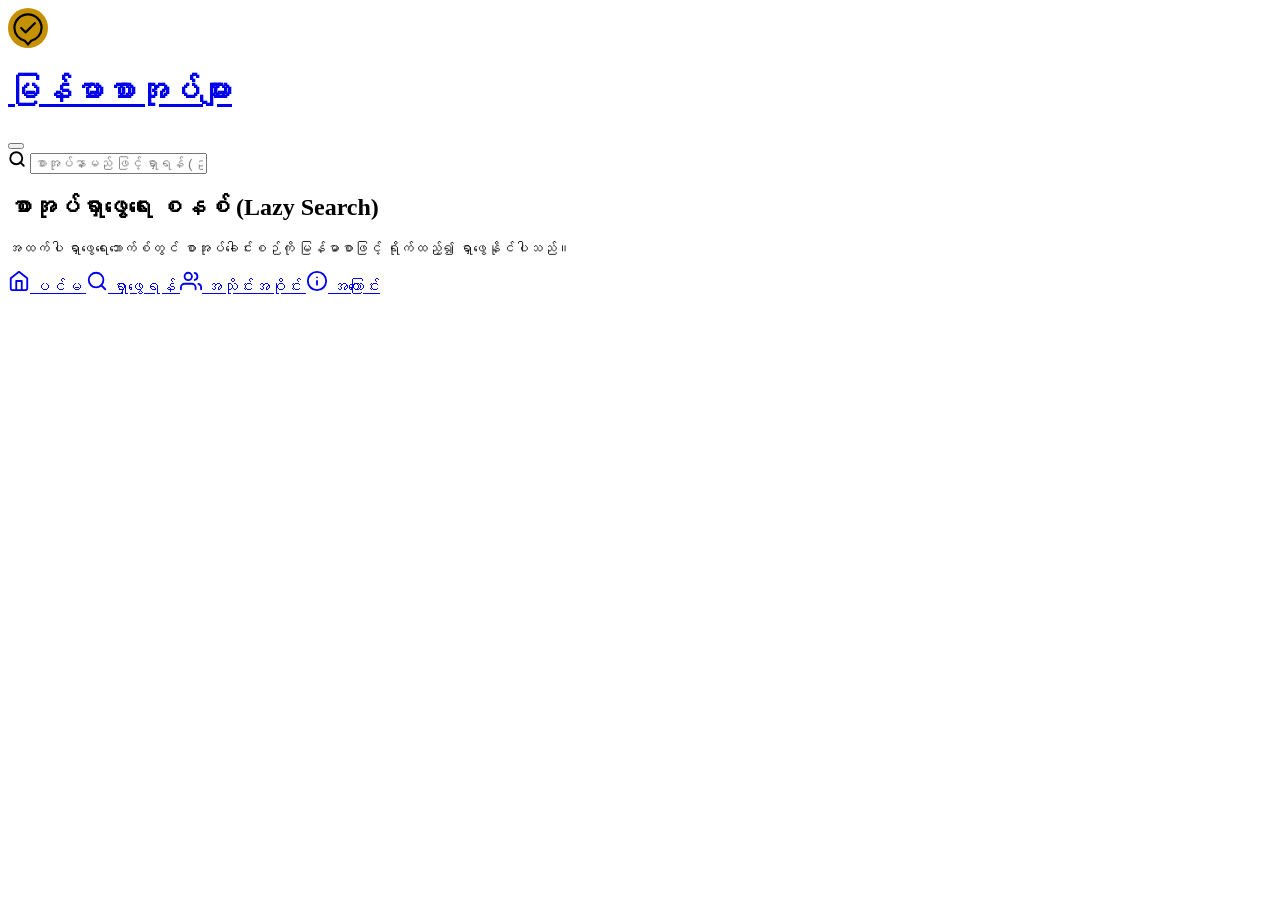
==== book.html @ 95b536b3 "Update bottom navigation link to point to index.html" ====
<!DOCTYPE html>
<html lang="my">
<head>
    <meta charset="UTF-8">
    <meta name="viewport" content="width=device-width, initial-scale=1.0">
    <title>မြန်မာစာအုပ်များ - ရှာဖွေရေး စနစ်</title>
    <link rel="stylesheet" href="darkmode-book.css">
    <link rel="stylesheet" href="book-style.css">
</head>
<body>

    <!-- Fixed Top Header / Navigation Bar -->
    <header class="site-header">
        <div class="nav-container">
            <a href="book.html" class="brand-container">
                <div class="logo-wrapper">
                    <svg xmlns="http://www.w3.org/2000/svg" viewBox="0 0 100 100" width="40" height="40">
                      <circle cx="50" cy="50" r="50" fill="#C49102"/>
                      <path d="M 16 50 A 34 34 0 1 1 84 50 A 34 34 0 0 1 58 82 L 50 91 L 42 82 A 34 34 0 0 1 16 50 Z" fill="none" stroke="#000000" stroke-width="5.5" stroke-linecap="round" stroke-linejoin="miter" stroke-miterlimit="10"/>
                      <path d="M 33 50 L 44 61 L 67 38" fill="none" stroke="#000000" stroke-width="5.5" stroke-linecap="round" stroke-linejoin="round"/>
                    </svg>
                </div>
                <h1 class="brand-title">မြန်မာစာအုပ်များ</h1>
            </a>
            <button type="button" id="modeToggleBtn" class="mode-toggle-btn" title="မုဒ်ပြောင်းရန်"></button>
        </div>

        <!-- Book Search Bar Section -->
        <div class="search-box-wrapper">
            <div class="search-input-container">
                <span class="icon-svg search-icon">
                    <svg viewBox="0 0 24 24" width="18" height="18" stroke="currentColor" stroke-width="2.5" fill="none" stroke-linecap="round" stroke-linejoin="round">
                        <circle cx="11" cy="11" r="8"></circle>
                        <line x1="21" y1="21" x2="16.65" y2="16.65"></line>
                    </svg>
                </span>
                <input type="text" id="searchInput" placeholder="စာအုပ်နာမည် ဖြင့် ရှာရန် (ဥပမာ - ပါဠိ, ပထမ, စာပေ)" autocomplete="off">
                <button type="button" id="clearBtn" class="clear-btn" style="display: none;" title="ဖျက်ရန်">
                    <svg viewBox="0 0 24 24" width="16" height="16" stroke="currentColor" stroke-width="2.5" fill="none" stroke-linecap="round" stroke-linejoin="round">
                        <line x1="18" y1="6" x2="6" y2="18"></line>
                        <line x1="6" y1="6" x2="18" y2="18"></line>
                    </svg>
                </button>
            </div>
            <!-- Autocomplete Dropdown Container -->
            <div id="autocompleteDropdown" class="autocomplete-dropdown" style="display: none;"></div>
        </div>
    </header>

    <!-- Main Content Section -->
    <main class="main-content">
        <!-- Loading Indicator -->
        <div id="loadingIndicator" class="loading-indicator" style="display: none;">
            <div class="spinner"></div>
            <span>စာအုပ်များကို ရှာဖွေနေပါသည်...</span>
        </div>

        <!-- Selected Book View Container -->
        <div id="selectedBookContainer" class="profile-container" style="display: none;"></div>

        <section class="feed-section">
            <h2 class="feed-title">စာအုပ်ရှာဖွေရေး စနစ် (Lazy Search)</h2>
            <p style="font-size: 0.85rem; color: var(--subtext-color);">အထက်ပါ ရှာဖွေရေးဘောက်စ်တွင် စာအုပ်ခေါင်းစဉ်ကို မြန်မာစာဖြင့် ရိုက်ထည့်၍ ရှာဖွေနိုင်ပါသည်။</p>
        </section>
    </main>

    <!-- Fixed Bottom Navigation Bar -->
    <nav class="bottom-nav">
        <a href="index.html" class="bottom-nav-item">
            <svg viewBox="0 0 24 24" width="22" height="22" stroke="currentColor" stroke-width="2" fill="none" stroke-linecap="round" stroke-linejoin="round">
                <path d="M3 9l9-7 9 7v11a2 2 0 0 1-2 2H5a2 2 0 0 1-2-2z"></path>
                <polyline points="9 22 9 12 15 12 15 22"></polyline>
            </svg>
            <span>ပင်မ</span>
        </a>
        <a href="book.html" class="bottom-nav-item active">
            <svg viewBox="0 0 24 24" width="22" height="22" stroke="currentColor" stroke-width="2" fill="none" stroke-linecap="round" stroke-linejoin="round">
                <circle cx="11" cy="11" r="8"></circle>
                <line x1="21" y1="21" x2="16.65" y2="16.65"></line>
            </svg>
            <span>ရှာဖွေရန်</span>
        </a>
        <a href="#" class="bottom-nav-item">
            <svg viewBox="0 0 24 24" width="22" height="22" stroke="currentColor" stroke-width="2" fill="none" stroke-linecap="round" stroke-linejoin="round">
                <path d="M17 21v-2a4 4 0 0 0-4-4H5a4 4 0 0 0-4 4v2"></path>
                <circle cx="9" cy="7" r="4"></circle>
                <path d="M23 21v-2a4 4 0 0 0-3-3.87"></path>
                <path d="M16 3.13a4 4 0 0 1 0 7.75"></path>
            </svg>
            <span>အသိုင်းအဝိုင်း</span>
        </a>
        <a href="#" class="bottom-nav-item">
            <svg viewBox="0 0 24 24" width="22" height="22" stroke="currentColor" stroke-width="2" fill="none" stroke-linecap="round" stroke-linejoin="round">
                <circle cx="12" cy="12" r="10"></circle>
                <line x1="12" y1="16" x2="12" y2="12"></line>
                <line x1="12" y1="8" x2="12.01" y2="8"></line>
            </svg>
            <span>အကြောင်း</span>
        </a>
    </nav>

    <!-- Scripts -->
    <script src="darkmode-book.js"></script>
    <script src="main-book-index.js"></script>
    <script src="main-book-app.js"></script>
</body>
</html>
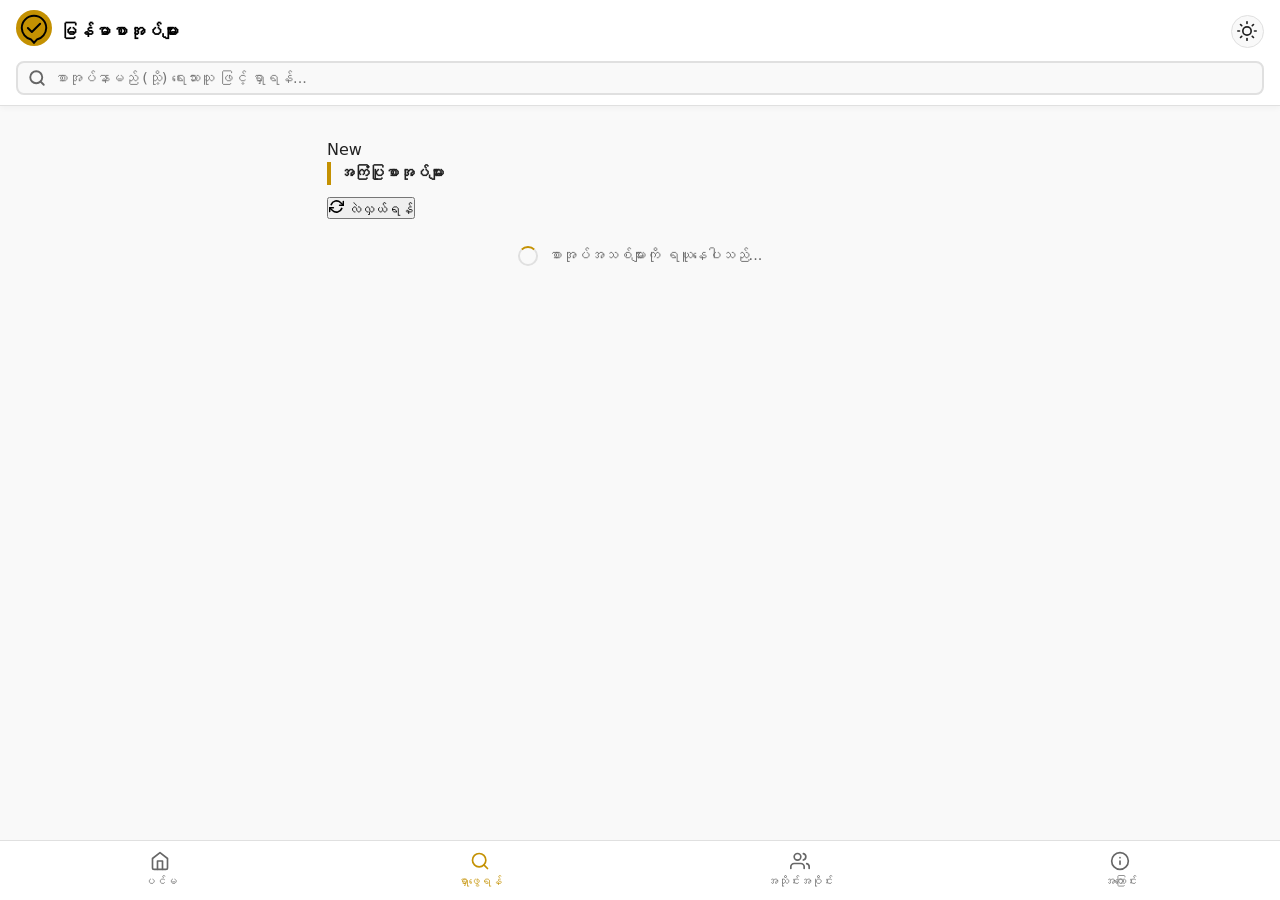
==== commit b9902ff3: "Update book.html for new features and styling" ====
--- a/book.html
+++ b/book.html
@@ -3,9 +3,10 @@
 <head>
     <meta charset="UTF-8">
     <meta name="viewport" content="width=device-width, initial-scale=1.0">
-    <title>မြန်မာစာအုပ်များ - ရှာဖွေရေး စနစ်</title>
+    <title>မြန်မာစာအုပ်များ - ရှာဖွေရေးနှင့် အကြံပြုစာအုပ်များ</title>
     <link rel="stylesheet" href="darkmode-book.css">
     <link rel="stylesheet" href="book-style.css">
+    <link rel="stylesheet" href="newfeed-book-style.css">
 </head>
 <body>
 
@@ -14,7 +15,7 @@
         <div class="nav-container">
             <a href="book.html" class="brand-container">
                 <div class="logo-wrapper">
-                    <svg xmlns="http://www.w3.org/2000/svg" viewBox="0 0 100 100" width="40" height="40">
+                    <svg xmlns="http://www.w3.org/2000/svg" viewBox="0 0 100 100" width="36" height="36">
                       <circle cx="50" cy="50" r="50" fill="#C49102"/>
                       <path d="M 16 50 A 34 34 0 1 1 84 50 A 34 34 0 0 1 58 82 L 50 91 L 42 82 A 34 34 0 0 1 16 50 Z" fill="none" stroke="#000000" stroke-width="5.5" stroke-linecap="round" stroke-linejoin="miter" stroke-miterlimit="10"/>
                       <path d="M 33 50 L 44 61 L 67 38" fill="none" stroke="#000000" stroke-width="5.5" stroke-linecap="round" stroke-linejoin="round"/>
@@ -22,7 +23,9 @@
                 </div>
                 <h1 class="brand-title">မြန်မာစာအုပ်များ</h1>
             </a>
-            <button type="button" id="modeToggleBtn" class="mode-toggle-btn" title="မုဒ်ပြောင်းရန်"></button>
+            <button type="button" id="modeToggleBtn" class="mode-toggle-btn" title="မုဒ်ပြောင်းရန်">
+                <svg viewBox="0 0 24 24" width="18" height="18" stroke="currentColor" stroke-width="2" fill="none" stroke-linecap="round" stroke-linejoin="round"><circle cx="12" cy="12" r="5"></circle><line x1="12" y1="1" x2="12" y2="3"></line><line x1="12" y1="21" x2="12" y2="23"></line><line x1="4.22" y1="4.22" x2="5.64" y2="5.64"></line><line x1="18.36" y1="18.36" x2="19.78" y2="19.78"></line><line x1="1" y1="12" x2="3" y2="12"></line><line x1="21" y1="12" x2="23" y2="12"></line><line x1="4.22" y1="19.78" x2="5.64" y2="18.36"></line><line x1="18.36" y1="5.64" x2="19.78" y2="4.22"></line></svg>
+            </button>
         </div>
 
         <!-- Book Search Bar Section -->
@@ -34,7 +37,7 @@
                         <line x1="21" y1="21" x2="16.65" y2="16.65"></line>
                     </svg>
                 </span>
-                <input type="text" id="searchInput" placeholder="စာအုပ်နာမည် ဖြင့် ရှာရန် (ဥပမာ - ပါဠိ, ပထမ, စာပေ)" autocomplete="off">
+                <input type="text" id="searchInput" placeholder="စာအုပ်နာမည် (သို့) ရေးသားသူ ဖြင့် ရှာရန်..." autocomplete="off">
                 <button type="button" id="clearBtn" class="clear-btn" style="display: none;" title="ဖျက်ရန်">
                     <svg viewBox="0 0 24 24" width="16" height="16" stroke="currentColor" stroke-width="2.5" fill="none" stroke-linecap="round" stroke-linejoin="round">
                         <line x1="18" y1="6" x2="6" y2="18"></line>
@@ -58,30 +61,52 @@
         <!-- Selected Book View Container -->
         <div id="selectedBookContainer" class="profile-container" style="display: none;"></div>
 
-        <section class="feed-section">
-            <h2 class="feed-title">စာအုပ်ရှာဖွေရေး စနစ် (Lazy Search)</h2>
-            <p style="font-size: 0.85rem; color: var(--subtext-color);">အထက်ပါ ရှာဖွေရေးဘောက်စ်တွင် စာအုပ်ခေါင်းစဉ်ကို မြန်မာစာဖြင့် ရိုက်ထည့်၍ ရှာဖွေနိုင်ပါသည်။</p>
+        <!-- New Feed Section (Minar New Feed System) -->
+        <section class="newfeed-section">
+            <div class="newfeed-header-wrap">
+                <div class="feed-title-group">
+                    <span class="feed-badge">New</span>
+                    <h2 class="feed-title">အကြံပြုစာအုပ်များ</h2>
+                </div>
+                <button type="button" id="refreshFeedBtn" class="refresh-feed-btn" title="အသစ်ပြောင်းရန်">
+                    <svg viewBox="0 0 24 24" width="15" height="15" stroke="currentColor" stroke-width="2.5" fill="none" stroke-linecap="round" stroke-linejoin="round">
+                        <polyline points="23 4 23 10 17 10"></polyline>
+                        <polyline points="1 20 1 14 7 14"></polyline>
+                        <path d="M3.51 9a9 9 0 0 1 14.85-3.36L23 10M1 14l4.64 4.36A9 9 0 0 0 20.49 15"></path>
+                    </svg>
+                    <span>လဲလှယ်ရန်</span>
+                </button>
+            </div>
+            
+            <!-- New Feed Loading Indicator -->
+            <div id="newFeedLoading" class="loading-indicator">
+                <div class="spinner"></div>
+                <span>စာအုပ်အသစ်များကို ရယူနေပါသည်...</span>
+            </div>
+
+            <!-- New Feed Container -->
+            <div id="newFeedContainer" style="display: none;"></div>
         </section>
     </main>
 
     <!-- Fixed Bottom Navigation Bar -->
     <nav class="bottom-nav">
-        <a href="index.html" class="bottom-nav-item">
-            <svg viewBox="0 0 24 24" width="22" height="22" stroke="currentColor" stroke-width="2" fill="none" stroke-linecap="round" stroke-linejoin="round">
+        <a href="#" class="bottom-nav-item">
+            <svg viewBox="0 0 24 24" width="20" height="20" stroke="currentColor" stroke-width="2" fill="none" stroke-linecap="round" stroke-linejoin="round">
                 <path d="M3 9l9-7 9 7v11a2 2 0 0 1-2 2H5a2 2 0 0 1-2-2z"></path>
                 <polyline points="9 22 9 12 15 12 15 22"></polyline>
             </svg>
             <span>ပင်မ</span>
         </a>
         <a href="book.html" class="bottom-nav-item active">
-            <svg viewBox="0 0 24 24" width="22" height="22" stroke="currentColor" stroke-width="2" fill="none" stroke-linecap="round" stroke-linejoin="round">
+            <svg viewBox="0 0 24 24" width="20" height="20" stroke="currentColor" stroke-width="2" fill="none" stroke-linecap="round" stroke-linejoin="round">
                 <circle cx="11" cy="11" r="8"></circle>
                 <line x1="21" y1="21" x2="16.65" y2="16.65"></line>
             </svg>
             <span>ရှာဖွေရန်</span>
         </a>
         <a href="#" class="bottom-nav-item">
-            <svg viewBox="0 0 24 24" width="22" height="22" stroke="currentColor" stroke-width="2" fill="none" stroke-linecap="round" stroke-linejoin="round">
+            <svg viewBox="0 0 24 24" width="20" height="20" stroke="currentColor" stroke-width="2" fill="none" stroke-linecap="round" stroke-linejoin="round">
                 <path d="M17 21v-2a4 4 0 0 0-4-4H5a4 4 0 0 0-4 4v2"></path>
                 <circle cx="9" cy="7" r="4"></circle>
                 <path d="M23 21v-2a4 4 0 0 0-3-3.87"></path>
@@ -90,7 +115,7 @@
             <span>အသိုင်းအဝိုင်း</span>
         </a>
         <a href="#" class="bottom-nav-item">
-            <svg viewBox="0 0 24 24" width="22" height="22" stroke="currentColor" stroke-width="2" fill="none" stroke-linecap="round" stroke-linejoin="round">
+            <svg viewBox="0 0 24 24" width="20" height="20" stroke="currentColor" stroke-width="2" fill="none" stroke-linecap="round" stroke-linejoin="round">
                 <circle cx="12" cy="12" r="10"></circle>
                 <line x1="12" y1="16" x2="12" y2="12"></line>
                 <line x1="12" y1="8" x2="12.01" y2="8"></line>
@@ -103,5 +128,6 @@
     <script src="darkmode-book.js"></script>
     <script src="main-book-index.js"></script>
     <script src="main-book-app.js"></script>
+    <script src="newfeed-book.js"></script>
 </body>
 </html>
--- a/darkmode-book.css
+++ b/darkmode-book.css
@@ -0,0 +1,26 @@
+:root {
+    --bg-color: #f9f9f9;
+    --card-bg: #ffffff;
+    --text-color: #222222;
+    --border-color: #e0e0e0;
+    --subtext-color: #666666;
+    --tag-bg: #f1f1f1;
+}
+
+body.dark-mode {
+    --bg-color: #121212;
+    --card-bg: #1e1e1e;
+    --text-color: #e0e0e0;
+    --border-color: #333333;
+    --subtext-color: #aaaaaa;
+    --tag-bg: #2a2a2a;
+}
+
+body.reading-mode {
+    --bg-color: #fbf0d9;
+    --card-bg: #f5e6cc;
+    --text-color: #3b2f2f;
+    --border-color: #dfceb5;
+    --subtext-color: #705d52;
+    --tag-bg: #eddcc2;
+}
--- a/book-style.css
+++ b/book-style.css
@@ -0,0 +1,309 @@
+:root {
+    --primary-yellow: #C49102;
+    --primary-black: #000000;
+    --transition: all 0.25s ease;
+}
+
+* {
+    box-sizing: border-box;
+    margin: 0;
+    padding: 0;
+    font-family: system-ui, -apple-system, BlinkMacSystemFont, "Segoe UI", Roboto, sans-serif;
+}
+
+body {
+    background-color: var(--bg-color);
+    color: var(--text-color);
+    line-height: 1.5;
+    transition: background-color 0.3s ease, color 0.3s ease;
+    padding-top: 130px;
+    padding-bottom: 70px;
+}
+
+.site-header {
+    background-color: var(--card-bg);
+    border-bottom: 1px solid var(--border-color);
+    padding: 0.6rem 1rem;
+    position: fixed;
+    top: 0;
+    left: 0;
+    right: 0;
+    z-index: 1000;
+    box-shadow: 0 2px 6px rgba(0,0,0,0.04);
+}
+
+.nav-container {
+    display: flex;
+    align-items: center;
+    justify-content: space-between;
+    margin-bottom: 0.5rem;
+}
+
+.brand-container {
+    display: flex;
+    align-items: center;
+    gap: 0.5rem;
+    text-decoration: none;
+}
+
+.brand-title {
+    font-size: 1.05rem;
+    font-weight: 700;
+    color: var(--primary-black);
+}
+body.dark-mode .brand-title,
+body.reading-mode .brand-title {
+    color: var(--primary-yellow);
+}
+
+.mode-toggle-btn {
+    background: none;
+    border: 1px solid var(--border-color);
+    background-color: var(--bg-color);
+    cursor: pointer;
+    padding: 0.35rem;
+    border-radius: 50%;
+    display: flex;
+    align-items: center;
+    justify-content: center;
+    color: var(--text-color);
+    transition: var(--transition);
+}
+
+.search-box-wrapper {
+    position: relative;
+    width: 100%;
+}
+
+.search-input-container {
+    display: flex;
+    align-items: center;
+    background-color: var(--bg-color);
+    border: 2px solid var(--border-color);
+    border-radius: 8px;
+    padding: 0.4rem 0.6rem;
+    transition: var(--transition);
+}
+
+.search-input-container:focus-within {
+    border-color: var(--primary-yellow);
+    box-shadow: 0 0 0 3px rgba(196, 145, 2, 0.15);
+}
+
+.icon-svg {
+    display: flex;
+    align-items: center;
+    color: var(--subtext-color);
+    margin-right: 0.5rem;
+}
+
+.search-input-container input {
+    flex: 1;
+    border: none;
+    background: transparent;
+    font-size: 0.9rem;
+    outline: none;
+    color: var(--text-color);
+}
+
+.clear-btn {
+    background: none;
+    border: none;
+    cursor: pointer;
+    color: var(--subtext-color);
+    display: flex;
+    align-items: center;
+    padding: 0.2rem;
+    border-radius: 50%;
+}
+
+.autocomplete-dropdown {
+    position: absolute;
+    top: calc(100% + 6px);
+    left: 0;
+    right: 0;
+    background-color: var(--card-bg);
+    border: 1px solid var(--border-color);
+    border-radius: 8px;
+    box-shadow: 0 4px 12px rgba(0,0,0,0.08);
+    z-index: 1000;
+    max-height: 280px;
+    overflow-y: auto;
+}
+
+.dropdown-item {
+    padding: 0.6rem 0.75rem;
+    display: flex;
+    align-items: center;
+    gap: 0.75rem;
+    cursor: pointer;
+    border-bottom: 1px solid var(--border-color);
+}
+
+.dropdown-item:hover {
+    background-color: rgba(196, 145, 2, 0.08);
+}
+
+.dropdown-book-cover {
+    width: 32px;
+    height: 44px;
+    border-radius: 4px;
+    object-fit: cover;
+    border: 1px solid var(--border-color);
+}
+
+.no-result {
+    padding: 0.75rem;
+    text-align: center;
+    color: var(--subtext-color);
+    font-size: 0.85rem;
+}
+
+.main-content {
+    width: 100%;
+    max-width: 650px;
+    margin: 0.5rem auto;
+    padding: 0 0.75rem;
+}
+
+.feed-title {
+    font-size: 0.95rem;
+    font-weight: 600;
+    margin-bottom: 0.75rem;
+    color: var(--text-color);
+    border-left: 4px solid var(--primary-yellow);
+    padding-left: 0.5rem;
+}
+
+.profile-card, .profile-container {
+    background-color: var(--card-bg);
+    border: 1px solid var(--border-color);
+    border-radius: 10px;
+    padding: 1rem;
+    margin-bottom: 1rem;
+    box-shadow: 0 1px 3px rgba(0,0,0,0.02);
+}
+
+.book-card-layout {
+    display: flex;
+    gap: 1rem;
+    align-items: flex-start;
+}
+
+.book-cover {
+    width: 65px;
+    height: 90px;
+    border-radius: 6px;
+    object-fit: cover;
+    border: 1px solid var(--border-color);
+    box-shadow: 0 2px 4px rgba(0,0,0,0.1);
+}
+
+.book-info-area {
+    flex: 1;
+}
+
+.book-author-text {
+    font-size: 0.85rem;
+    color: var(--subtext-color);
+    margin-bottom: 0.4rem;
+}
+
+.card-bio {
+    font-size: 0.9rem;
+    color: var(--text-color);
+    margin-bottom: 0.75rem;
+}
+
+.card-books {
+    border-top: 1px solid var(--border-color);
+    padding-top: 0.65rem;
+    margin-top: 0.65rem;
+}
+
+.card-books h4 {
+    font-size: 0.85rem;
+    font-weight: 600;
+    margin-bottom: 0.35rem;
+    color: var(--text-color);
+}
+
+.books-list {
+    display: flex;
+    flex-wrap: wrap;
+    gap: 0.35rem;
+    list-style: none;
+}
+
+.book-tag {
+    background-color: var(--tag-bg);
+    font-size: 0.75rem;
+    padding: 0.15rem 0.45rem;
+    border-radius: 4px;
+    color: var(--text-color);
+}
+
+.loading-indicator {
+    display: flex;
+    align-items: center;
+    justify-content: center;
+    gap: 0.65rem;
+    padding: 1.5rem;
+    font-size: 0.9rem;
+    color: var(--subtext-color);
+}
+
+.spinner {
+    width: 20px;
+    height: 20px;
+    border: 2px solid var(--border-color);
+    border-top: 2px solid var(--primary-yellow);
+    border-radius: 50%;
+    animation: spin 0.8s linear infinite;
+}
+
+@keyframes spin {
+    0% { transform: rotate(0deg); }
+    100% { transform: rotate(360deg); }
+}
+
+.bottom-nav {
+    position: fixed;
+    bottom: 0;
+    left: 0;
+    right: 0;
+    height: 60px;
+    background-color: var(--card-bg);
+    border-top: 1px solid var(--border-color);
+    display: flex;
+    justify-content: space-around;
+    align-items: center;
+    z-index: 1000;
+}
+
+.bottom-nav-item {
+    display: flex;
+    flex-direction: column;
+    align-items: center;
+    justify-content: center;
+    text-decoration: none;
+    color: var(--subtext-color);
+    font-size: 0.7rem;
+    gap: 3px;
+    flex: 1;
+    height: 100%;
+}
+
+.bottom-nav-item svg {
+    stroke: var(--subtext-color);
+}
+
+.bottom-nav-item:hover,
+.bottom-nav-item.active {
+    color: var(--primary-yellow);
+}
+
+.bottom-nav-item:hover svg,
+.bottom-nav-item.active svg {
+    stroke: var(--primary-yellow);
+}
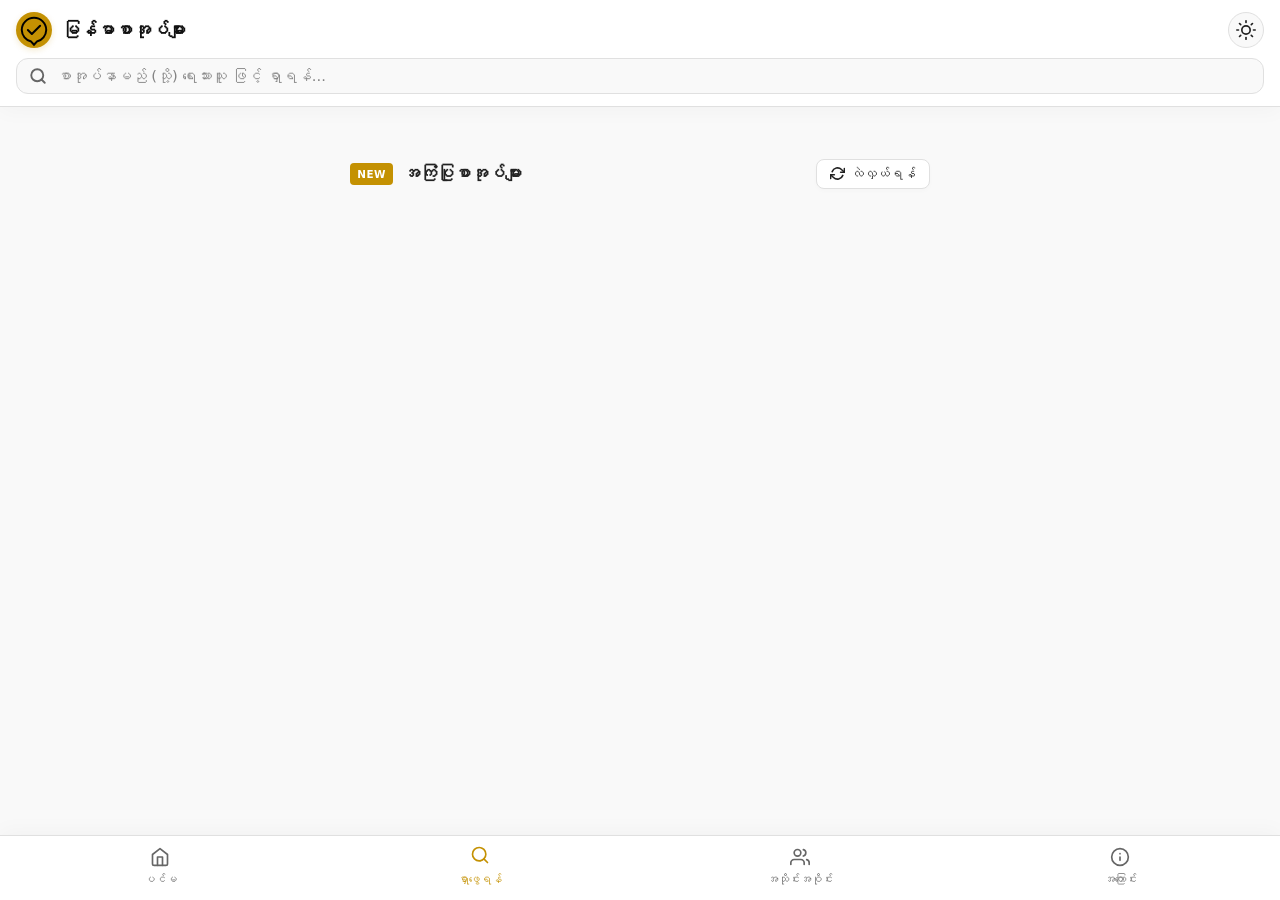
==== commit cb8e5e65: "Update bottom navigation link to index.html" ====
--- a/book.html
+++ b/book.html
@@ -91,7 +91,7 @@
 
     <!-- Fixed Bottom Navigation Bar -->
     <nav class="bottom-nav">
-        <a href="#" class="bottom-nav-item">
+        <a href="index.html" class="bottom-nav-item">
             <svg viewBox="0 0 24 24" width="20" height="20" stroke="currentColor" stroke-width="2" fill="none" stroke-linecap="round" stroke-linejoin="round">
                 <path d="M3 9l9-7 9 7v11a2 2 0 0 1-2 2H5a2 2 0 0 1-2-2z"></path>
                 <polyline points="9 22 9 12 15 12 15 22"></polyline>
--- a/book-style.css
+++ b/book-style.css
@@ -1,7 +1,8 @@
 :root {
     --primary-yellow: #C49102;
-    --primary-black: #000000;
-    --transition: all 0.25s ease;
+    --primary-hover: #A07502;
+    --primary-black: #111111;
+    --transition: all 0.25s cubic-bezier(0.4, 0, 0.2, 1);
 }
 
 * {
@@ -9,47 +10,59 @@
     margin: 0;
     padding: 0;
     font-family: system-ui, -apple-system, BlinkMacSystemFont, "Segoe UI", Roboto, sans-serif;
+    -webkit-tap-highlight-color: transparent;
 }
 
 body {
     background-color: var(--bg-color);
     color: var(--text-color);
-    line-height: 1.5;
+    line-height: 1.6;
     transition: background-color 0.3s ease, color 0.3s ease;
-    padding-top: 130px;
-    padding-bottom: 70px;
+    padding-top: 135px;
+    padding-bottom: 80px;
 }
 
 .site-header {
     background-color: var(--card-bg);
     border-bottom: 1px solid var(--border-color);
-    padding: 0.6rem 1rem;
+    padding: 0.75rem 1rem;
     position: fixed;
     top: 0;
     left: 0;
     right: 0;
     z-index: 1000;
-    box-shadow: 0 2px 6px rgba(0,0,0,0.04);
+    backdrop-filter: blur(10px);
+    background-color: var(--card-bg);
+    box-shadow: 0 4px 20px rgba(0,0,0,0.03);
 }
 
 .nav-container {
     display: flex;
     align-items: center;
     justify-content: space-between;
-    margin-bottom: 0.5rem;
+    margin-bottom: 0.6rem;
 }
 
 .brand-container {
     display: flex;
     align-items: center;
-    gap: 0.5rem;
+    gap: 0.6rem;
     text-decoration: none;
 }
 
+.logo-wrapper {
+    display: flex;
+    align-items: center;
+    justify-content: center;
+    border-radius: 50%;
+    box-shadow: 0 2px 6px rgba(196, 145, 2, 0.2);
+}
+
 .brand-title {
-    font-size: 1.05rem;
+    font-size: 1.1rem;
     font-weight: 700;
     color: var(--primary-black);
+    letter-spacing: -0.2px;
 }
 body.dark-mode .brand-title,
 body.reading-mode .brand-title {
@@ -57,17 +70,23 @@
 }
 
 .mode-toggle-btn {
-    background: none;
-    border: 1px solid var(--border-color);
-    background-color: var(--bg-color);
+    background: var(--bg-color);
+    border: 1px solid var(--border-color);
     cursor: pointer;
-    padding: 0.35rem;
+    width: 36px;
+    height: 36px;
     border-radius: 50%;
     display: flex;
     align-items: center;
     justify-content: center;
     color: var(--text-color);
     transition: var(--transition);
+}
+
+.mode-toggle-btn:hover {
+    border-color: var(--primary-yellow);
+    color: var(--primary-yellow);
+    transform: scale(1.05);
 }
 
 .search-box-wrapper {
@@ -79,65 +98,90 @@
     display: flex;
     align-items: center;
     background-color: var(--bg-color);
-    border: 2px solid var(--border-color);
-    border-radius: 8px;
-    padding: 0.4rem 0.6rem;
+    border: 1.5px solid var(--border-color);
+    border-radius: 12px;
+    padding: 0.5rem 0.75rem;
     transition: var(--transition);
 }
 
 .search-input-container:focus-within {
     border-color: var(--primary-yellow);
-    box-shadow: 0 0 0 3px rgba(196, 145, 2, 0.15);
+    box-shadow: 0 0 0 4px rgba(196, 145, 2, 0.12);
+    background-color: var(--card-bg);
 }
 
 .icon-svg {
     display: flex;
     align-items: center;
     color: var(--subtext-color);
-    margin-right: 0.5rem;
+    margin-right: 0.6rem;
 }
 
 .search-input-container input {
     flex: 1;
     border: none;
     background: transparent;
-    font-size: 0.9rem;
+    font-size: 0.92rem;
     outline: none;
     color: var(--text-color);
 }
 
+.search-input-container input::placeholder {
+    color: var(--subtext-color);
+    opacity: 0.8;
+}
+
 .clear-btn {
-    background: none;
+    background: var(--border-color);
     border: none;
     cursor: pointer;
-    color: var(--subtext-color);
-    display: flex;
-    align-items: center;
-    padding: 0.2rem;
+    color: var(--text-color);
+    width: 22px;
+    height: 22px;
+    display: flex;
+    align-items: center;
+    justify-content: center;
     border-radius: 50%;
+    transition: var(--transition);
+}
+
+.clear-btn:hover {
+    background: var(--primary-yellow);
+    color: #fff;
 }
 
 .autocomplete-dropdown {
     position: absolute;
-    top: calc(100% + 6px);
+    top: calc(100% + 8px);
     left: 0;
     right: 0;
     background-color: var(--card-bg);
     border: 1px solid var(--border-color);
-    border-radius: 8px;
-    box-shadow: 0 4px 12px rgba(0,0,0,0.08);
+    border-radius: 12px;
+    box-shadow: 0 10px 30px rgba(0,0,0,0.1);
     z-index: 1000;
-    max-height: 280px;
+    max-height: 300px;
     overflow-y: auto;
+    animation: dropIn 0.2s ease-out;
+}
+
+@keyframes dropIn {
+    from { opacity: 0; transform: translateY(-6px); }
+    to { opacity: 1; transform: translateY(0); }
 }
 
 .dropdown-item {
-    padding: 0.6rem 0.75rem;
-    display: flex;
-    align-items: center;
-    gap: 0.75rem;
+    padding: 0.75rem 1rem;
+    display: flex;
+    align-items: center;
+    gap: 0.85rem;
     cursor: pointer;
     border-bottom: 1px solid var(--border-color);
+    transition: var(--transition);
+}
+
+.dropdown-item:last-child {
+    border-bottom: none;
 }
 
 .dropdown-item:hover {
@@ -145,15 +189,28 @@
 }
 
 .dropdown-book-cover {
-    width: 32px;
-    height: 44px;
-    border-radius: 4px;
+    width: 36px;
+    height: 50px;
+    border-radius: 6px;
     object-fit: cover;
     border: 1px solid var(--border-color);
+    box-shadow: 0 2px 4px rgba(0,0,0,0.06);
+}
+
+.dropdown-meta strong {
+    font-size: 0.92rem;
+    color: var(--text-color);
+    display: block;
+    margin-bottom: 2px;
+}
+
+.dropdown-author {
+    font-size: 0.78rem;
+    color: var(--subtext-color);
 }
 
 .no-result {
-    padding: 0.75rem;
+    padding: 1rem;
     text-align: center;
     color: var(--subtext-color);
     font-size: 0.85rem;
@@ -161,105 +218,140 @@
 
 .main-content {
     width: 100%;
-    max-width: 650px;
+    max-width: 620px;
     margin: 0.5rem auto;
-    padding: 0 0.75rem;
-}
-
-.feed-title {
-    font-size: 0.95rem;
-    font-weight: 600;
-    margin-bottom: 0.75rem;
-    color: var(--text-color);
-    border-left: 4px solid var(--primary-yellow);
-    padding-left: 0.5rem;
+    padding: 0 1rem;
 }
 
 .profile-card, .profile-container {
     background-color: var(--card-bg);
     border: 1px solid var(--border-color);
-    border-radius: 10px;
-    padding: 1rem;
-    margin-bottom: 1rem;
-    box-shadow: 0 1px 3px rgba(0,0,0,0.02);
+    border-radius: 14px;
+    padding: 1.25rem;
+    margin-bottom: 1.25rem;
+    box-shadow: 0 4px 12px rgba(0,0,0,0.03);
+    position: relative;
+    overflow: hidden;
+}
+
+.selected-highlight-card {
+    border: 2px solid var(--primary-yellow);
+    background: linear-gradient(to bottom, rgba(196, 145, 2, 0.03), var(--card-bg));
+}
+
+.card-top-badge {
+    position: absolute;
+    top: 0;
+    right: 0;
+    background-color: var(--primary-yellow);
+    color: #fff;
+    font-size: 0.68rem;
+    font-weight: 700;
+    padding: 0.2rem 0.65rem;
+    border-bottom-left-radius: 10px;
+    letter-spacing: 0.5px;
 }
 
 .book-card-layout {
     display: flex;
-    gap: 1rem;
+    gap: 1.1rem;
     align-items: flex-start;
 }
 
 .book-cover {
-    width: 65px;
-    height: 90px;
-    border-radius: 6px;
+    width: 72px;
+    height: 100px;
+    border-radius: 8px;
     object-fit: cover;
     border: 1px solid var(--border-color);
-    box-shadow: 0 2px 4px rgba(0,0,0,0.1);
+    box-shadow: 0 4px 10px rgba(0,0,0,0.12);
+    flex-shrink: 0;
 }
 
 .book-info-area {
     flex: 1;
 }
 
+.book-title-heading {
+    font-size: 1.08rem;
+    font-weight: 700;
+    margin-bottom: 0.25rem;
+    color: var(--text-color);
+    line-height: 1.4;
+}
+
 .book-author-text {
-    font-size: 0.85rem;
-    color: var(--subtext-color);
-    margin-bottom: 0.4rem;
+    font-size: 0.83rem;
+    color: var(--subtext-color);
+    margin-bottom: 0.5rem;
+    font-weight: 500;
 }
 
 .card-bio {
-    font-size: 0.9rem;
+    font-size: 0.88rem;
     color: var(--text-color);
     margin-bottom: 0.75rem;
+    opacity: 0.9;
+    display: -webkit-box;
+    -webkit-line-clamp: 2;
+    -webkit-box-orient: vertical;
+    overflow: hidden;
 }
 
 .card-books {
     border-top: 1px solid var(--border-color);
-    padding-top: 0.65rem;
-    margin-top: 0.65rem;
+    padding-top: 0.75rem;
+    margin-top: 0.75rem;
 }
 
 .card-books h4 {
-    font-size: 0.85rem;
+    font-size: 0.8rem;
     font-weight: 600;
-    margin-bottom: 0.35rem;
-    color: var(--text-color);
+    margin-bottom: 0.4rem;
+    color: var(--subtext-color);
+    text-transform: uppercase;
+    letter-spacing: 0.5px;
 }
 
 .books-list {
     display: flex;
     flex-wrap: wrap;
-    gap: 0.35rem;
+    gap: 0.4rem;
     list-style: none;
 }
 
 .book-tag {
     background-color: var(--tag-bg);
     font-size: 0.75rem;
-    padding: 0.15rem 0.45rem;
-    border-radius: 4px;
-    color: var(--text-color);
+    padding: 0.2rem 0.55rem;
+    border-radius: 6px;
+    color: var(--text-color);
+    border: 1px solid var(--border-color);
+    font-weight: 500;
+}
+
+.book-tag.muted {
+    color: var(--subtext-color);
+    border-style: dashed;
 }
 
 .loading-indicator {
     display: flex;
     align-items: center;
     justify-content: center;
-    gap: 0.65rem;
-    padding: 1.5rem;
-    font-size: 0.9rem;
+    gap: 0.75rem;
+    padding: 2rem;
+    font-size: 0.88rem;
     color: var(--subtext-color);
 }
 
 .spinner {
-    width: 20px;
-    height: 20px;
-    border: 2px solid var(--border-color);
-    border-top: 2px solid var(--primary-yellow);
+    width: 22px;
+    height: 22px;
+    border: 2.5px solid var(--border-color);
+    border-top: 2.5px solid var(--primary-yellow);
     border-radius: 50%;
-    animation: spin 0.8s linear infinite;
+    animation: spin 0.7s linear infinite;
 }
 
 @keyframes spin {
@@ -272,13 +364,14 @@
     bottom: 0;
     left: 0;
     right: 0;
-    height: 60px;
+    height: 65px;
     background-color: var(--card-bg);
     border-top: 1px solid var(--border-color);
     display: flex;
     justify-content: space-around;
     align-items: center;
     z-index: 1000;
+    box-shadow: 0 -4px 20px rgba(0,0,0,0.03);
 }
 
 .bottom-nav-item {
@@ -289,13 +382,15 @@
     text-decoration: none;
     color: var(--subtext-color);
     font-size: 0.7rem;
-    gap: 3px;
+    gap: 4px;
     flex: 1;
     height: 100%;
+    transition: var(--transition);
 }
 
 .bottom-nav-item svg {
     stroke: var(--subtext-color);
+    transition: var(--transition);
 }
 
 .bottom-nav-item:hover,
@@ -306,4 +401,5 @@
 .bottom-nav-item:hover svg,
 .bottom-nav-item.active svg {
     stroke: var(--primary-yellow);
-}
+    transform: translateY(-2px);
+}
--- a/newfeed-book-style.css
+++ b/newfeed-book-style.css
@@ -0,0 +1,88 @@
+.newfeed-section {
+  margin-top: 1.5rem;
+}
+
+.newfeed-header-wrap {
+  display: flex;
+  align-items: center;
+  justify-content: space-between;
+  margin-bottom: 1rem;
+  padding: 0 0.25rem;
+}
+
+.feed-title-group {
+  display: flex;
+  align-items: center;
+  gap: 0.6rem;
+}
+
+.feed-badge {
+  background-color: var(--primary-yellow);
+  color: #fff;
+  font-size: 0.65rem;
+  font-weight: 800;
+  padding: 0.15rem 0.45rem;
+  border-radius: 4px;
+  text-transform: uppercase;
+  letter-spacing: 0.5px;
+}
+
+.feed-title {
+  font-size: 1.05rem;
+  font-weight: 700;
+  color: var(--text-color);
+}
+
+.refresh-feed-btn {
+  background: var(--card-bg);
+  border: 1.5px solid var(--border-color);
+  color: var(--text-color);
+  padding: 0.4rem 0.8rem;
+  border-radius: 8px;
+  font-size: 0.8rem;
+  font-weight: 500;
+  cursor: pointer;
+  display: flex;
+  align-items: center;
+  gap: 0.4rem;
+  transition: var(--transition);
+  box-shadow: 0 2px 5px rgba(0, 0, 0, 0.02);
+}
+
+.refresh-feed-btn:hover {
+  border-color: var(--primary-yellow);
+  color: var(--primary-yellow);
+  background-color: rgba(196, 145, 2, 0.05);
+}
+
+.refresh-feed-btn svg {
+  stroke: currentColor;
+  transition: transform 0.4s ease;
+}
+
+.refresh-feed-btn:active svg {
+  transform: rotate(180deg);
+}
+
+.newfeed-card {
+  border-left: 4px solid var(--primary-yellow);
+  animation: fadeInFeed 0.35s ease-in-out;
+  transition: var(--transition);
+}
+
+.newfeed-card:hover {
+  transform: translateY(-2px);
+  box-shadow: 0 6px 16px rgba(0, 0, 0, 0.06);
+}
+
+@keyframes fadeInFeed {
+  from {
+    opacity: 0;
+    transform: translateY(10px);
+  }
+  
+  to {
+    opacity: 1;
+    transform: translateY(0);
+  }
+} 
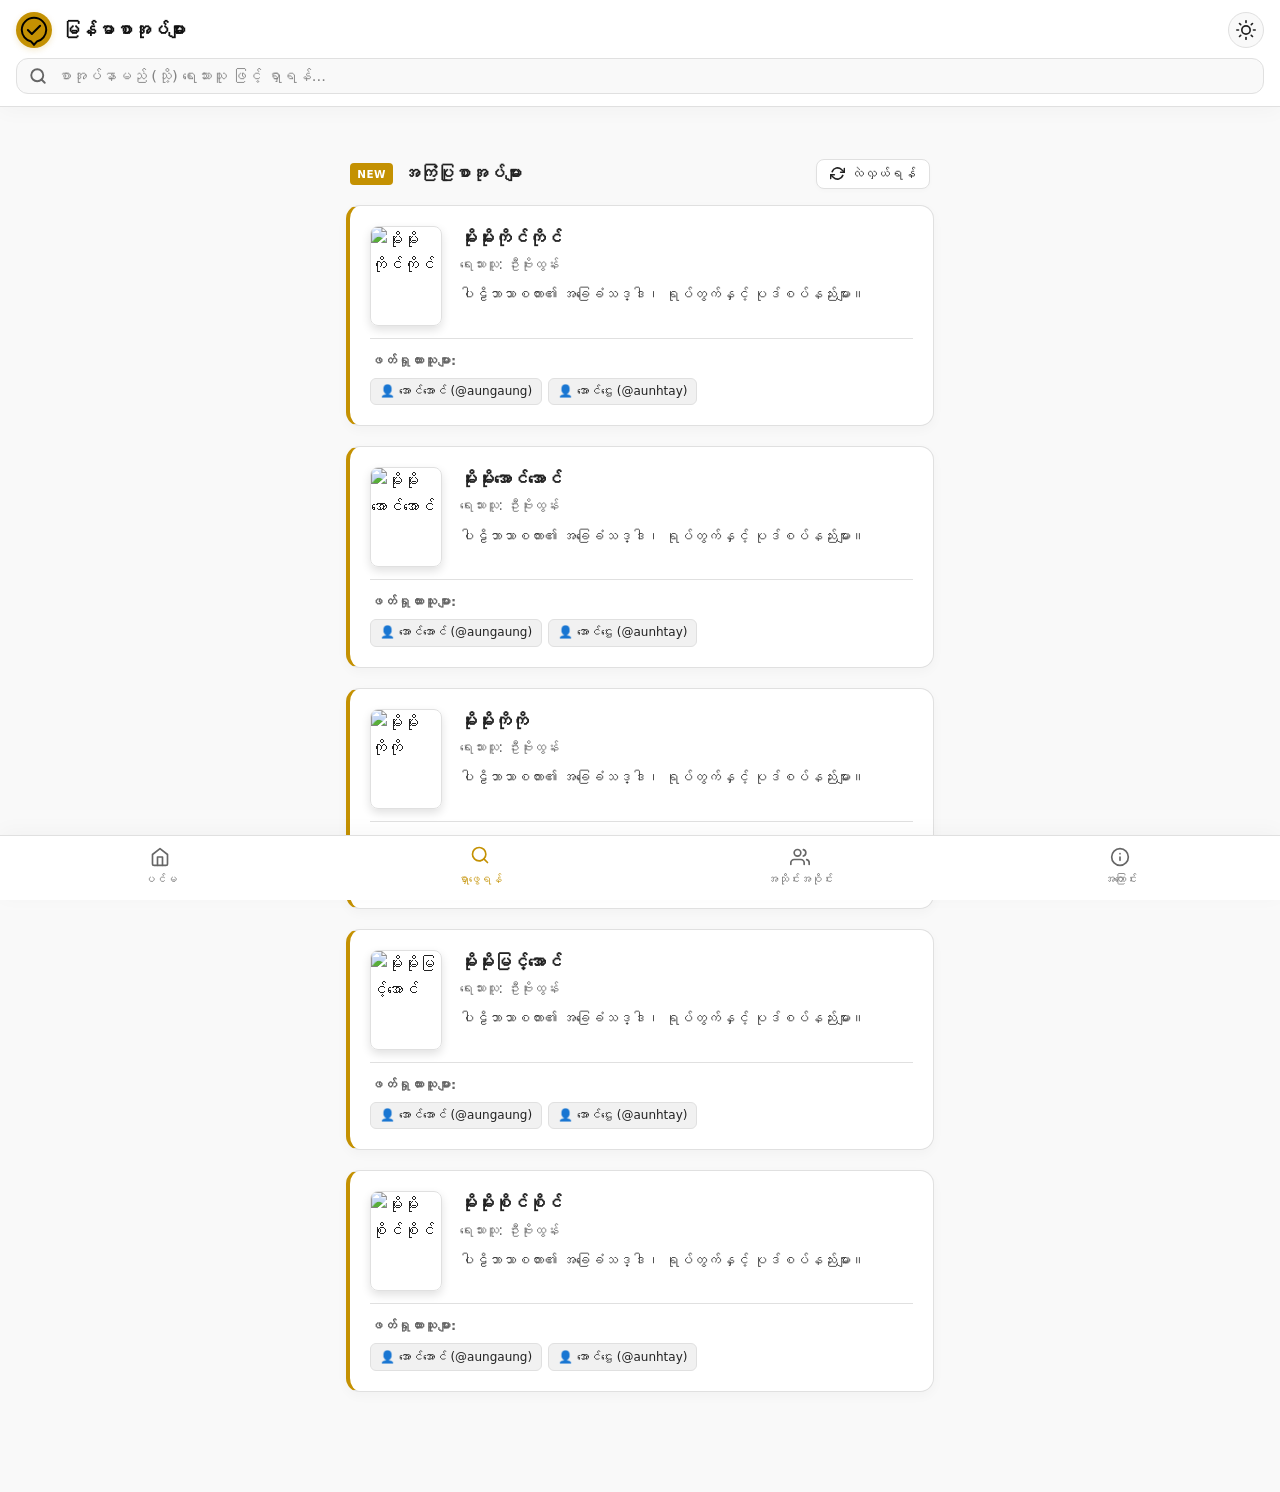
==== commit f2023fd6: "Update book.html" ====
--- a/book.html
+++ b/book.html
@@ -124,10 +124,11 @@
         </a>
     </nav>
 
-    <!-- Scripts -->
+           <!-- Scripts -->
     <script src="darkmode-book.js"></script>
     <script src="main-book-index.js"></script>
     <script src="main-book-app.js"></script>
     <script src="newfeed-book.js"></script>
 </body>
 </html>
+    
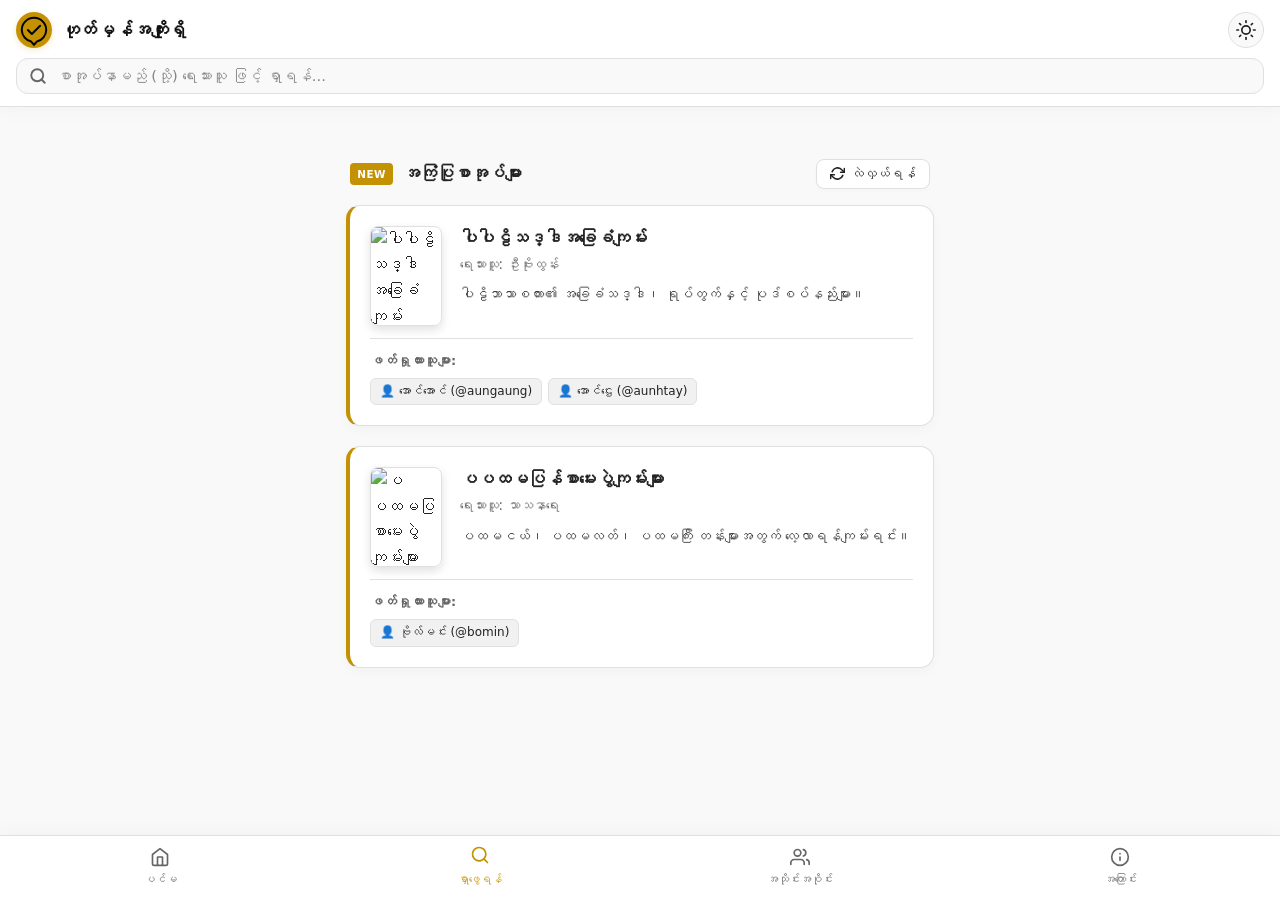
==== commit 9b42cca4: "Update book.html" ====
--- a/book.html
+++ b/book.html
@@ -21,7 +21,7 @@
                       <path d="M 33 50 L 44 61 L 67 38" fill="none" stroke="#000000" stroke-width="5.5" stroke-linecap="round" stroke-linejoin="round"/>
                     </svg>
                 </div>
-                <h1 class="brand-title">မြန်မာစာအုပ်များ</h1>
+                <h1 class="brand-title">ဟုတ်မှန်အကျိုးရှိ</h1>
             </a>
             <button type="button" id="modeToggleBtn" class="mode-toggle-btn" title="မုဒ်ပြောင်းရန်">
                 <svg viewBox="0 0 24 24" width="18" height="18" stroke="currentColor" stroke-width="2" fill="none" stroke-linecap="round" stroke-linejoin="round"><circle cx="12" cy="12" r="5"></circle><line x1="12" y1="1" x2="12" y2="3"></line><line x1="12" y1="21" x2="12" y2="23"></line><line x1="4.22" y1="4.22" x2="5.64" y2="5.64"></line><line x1="18.36" y1="18.36" x2="19.78" y2="19.78"></line><line x1="1" y1="12" x2="3" y2="12"></line><line x1="21" y1="12" x2="23" y2="12"></line><line x1="4.22" y1="19.78" x2="5.64" y2="18.36"></line><line x1="18.36" y1="5.64" x2="19.78" y2="4.22"></line></svg>
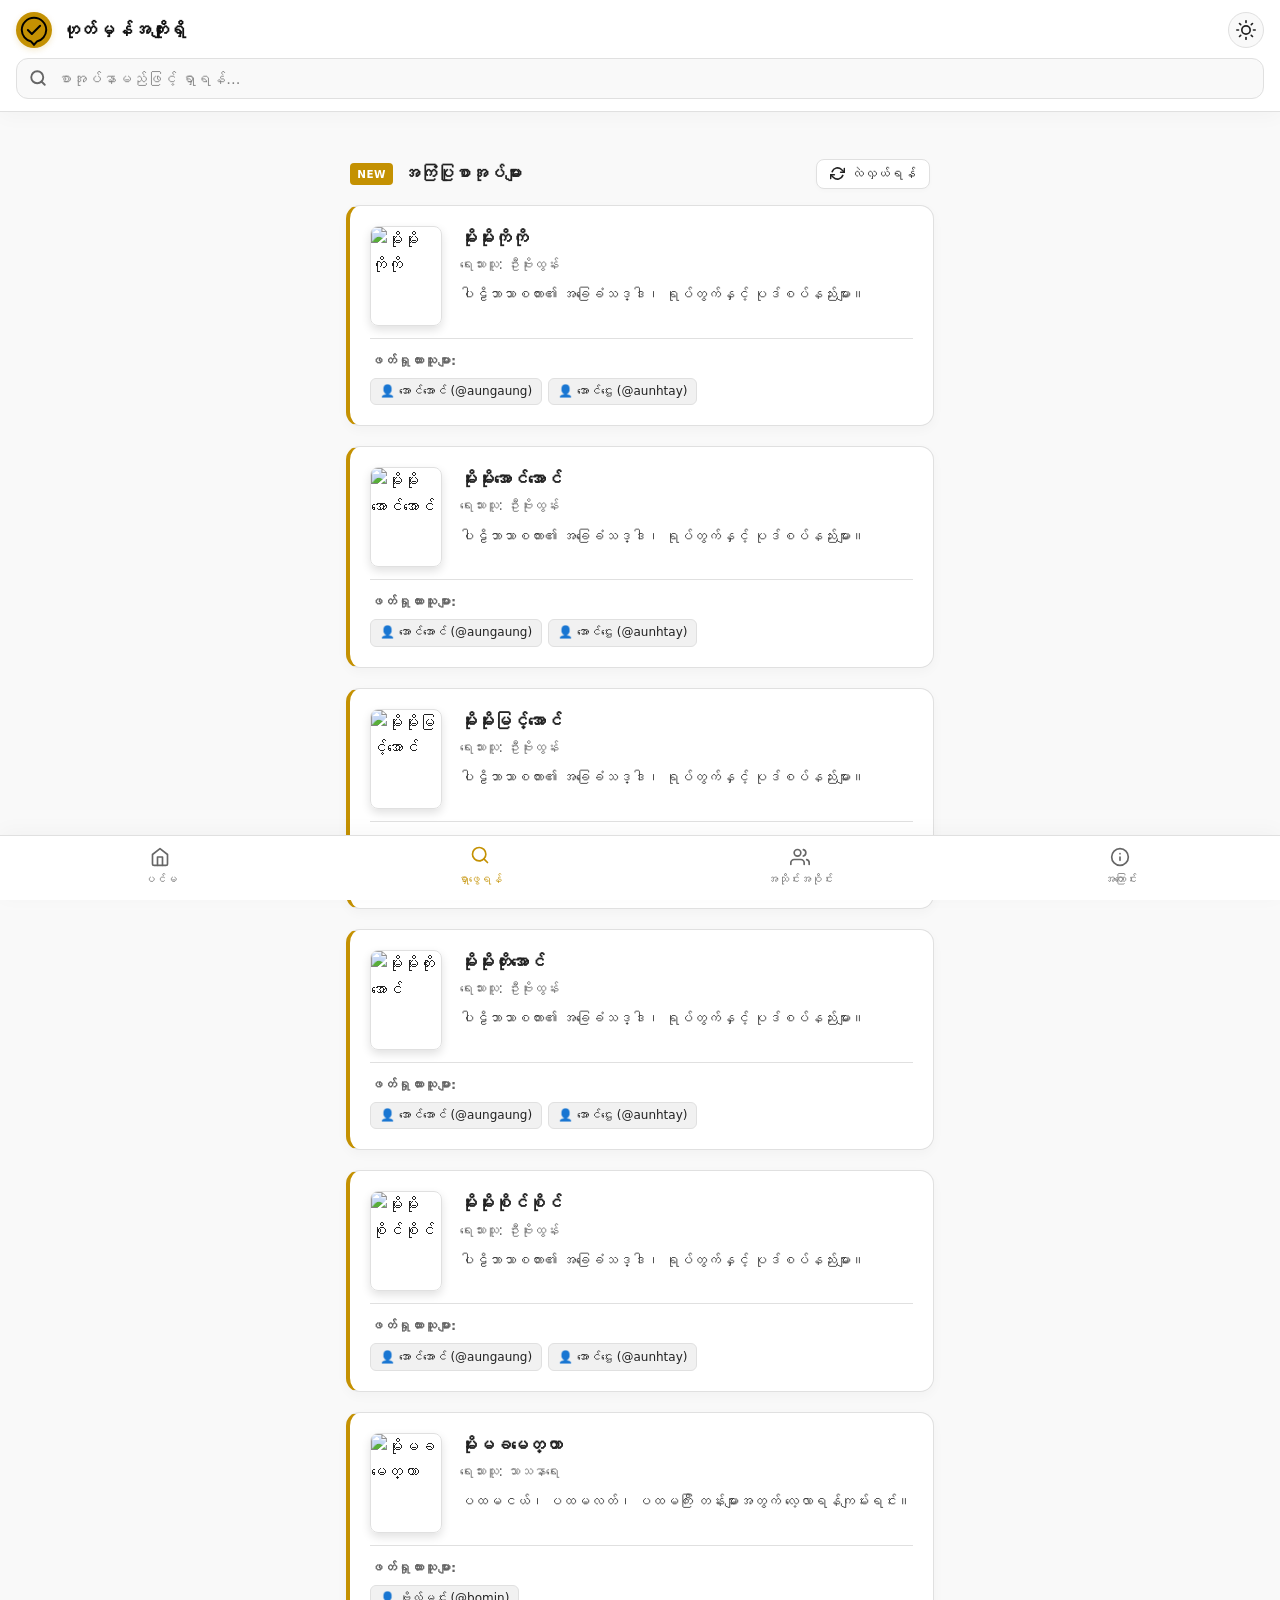
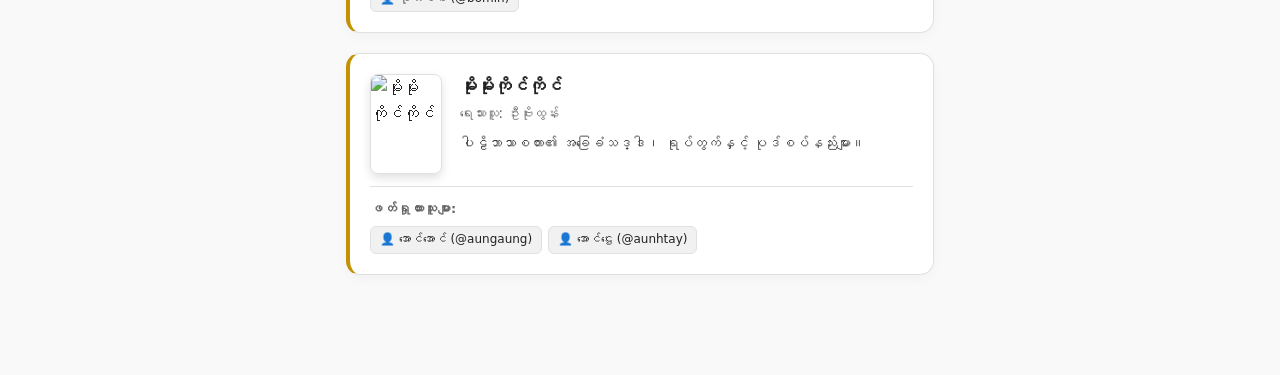
==== commit 6bd938ad: "Modify search input placeholder text Updated the placeholder text in the search input field to impro" ====
--- a/book.html
+++ b/book.html
@@ -37,7 +37,7 @@
                         <line x1="21" y1="21" x2="16.65" y2="16.65"></line>
                     </svg>
                 </span>
-                <input type="text" id="searchInput" placeholder="စာအုပ်နာမည် (သို့) ရေးသားသူ ဖြင့် ရှာရန်..." autocomplete="off">
+                <input type="text" id="searchInput" placeholder="စာအုပ်နာမည်ဖြင့် ရှာရန်..." autocomplete="off">
                 <button type="button" id="clearBtn" class="clear-btn" style="display: none;" title="ဖျက်ရန်">
                     <svg viewBox="0 0 24 24" width="16" height="16" stroke="currentColor" stroke-width="2.5" fill="none" stroke-linecap="round" stroke-linejoin="round">
                         <line x1="18" y1="6" x2="6" y2="18"></line>
--- a/book-style.css
+++ b/book-style.css
@@ -120,6 +120,8 @@
 .search-input-container input {
     flex: 1;
     border: none;
+    height: auto;
+    line-height: 1.6;
     background: transparent;
     font-size: 0.92rem;
     outline: none;
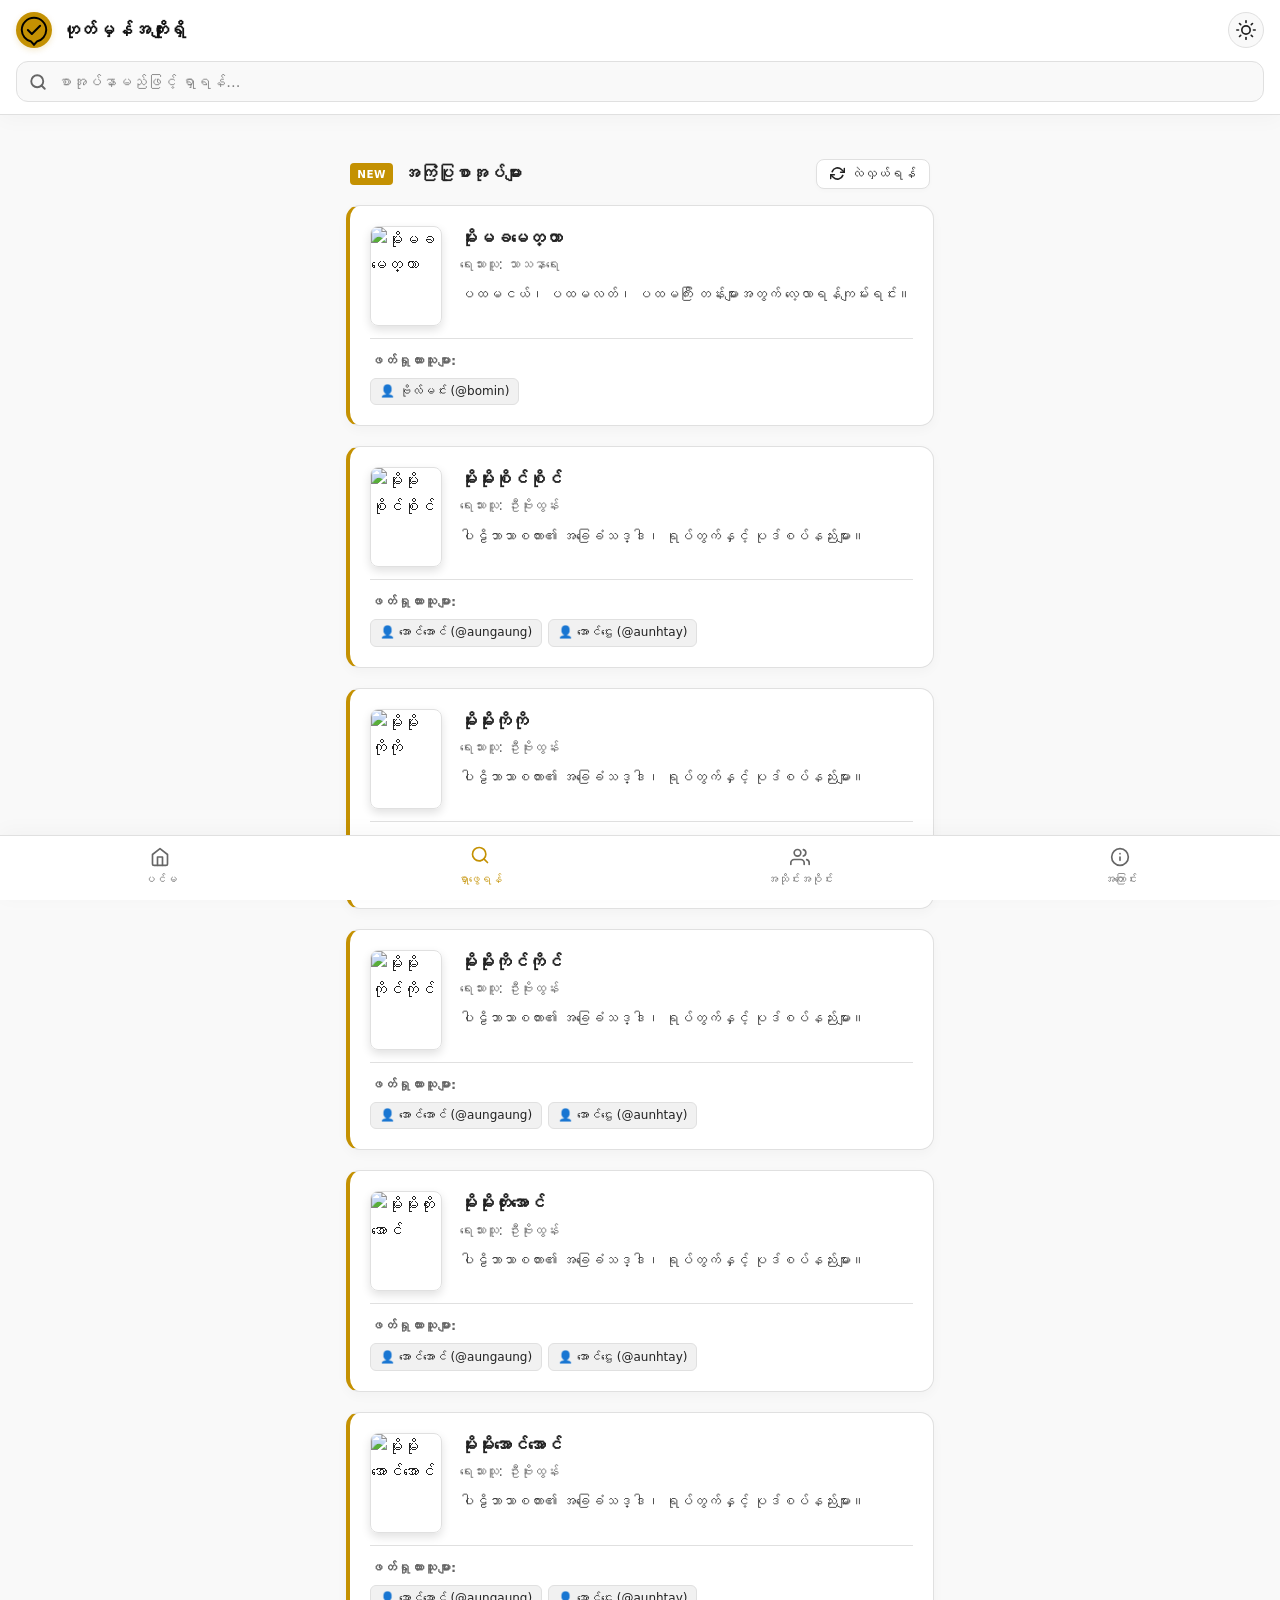
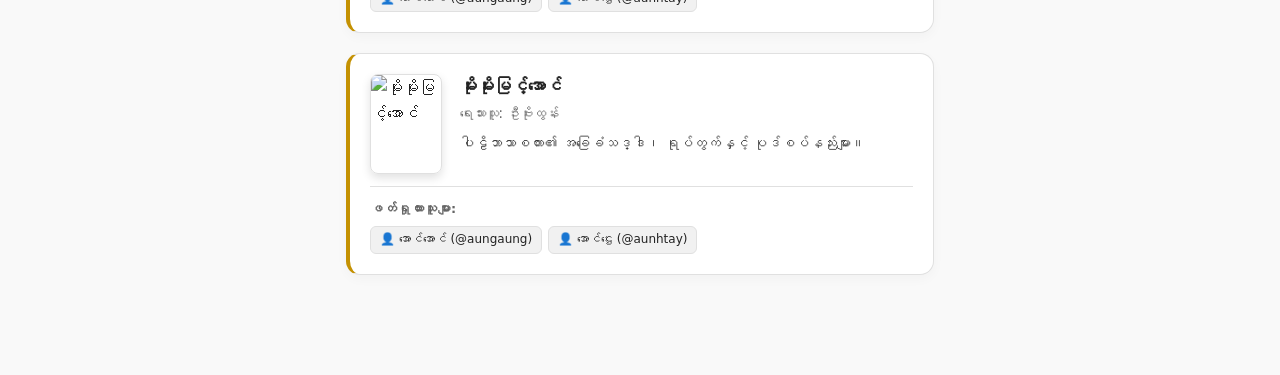
==== commit d7d662db: "Update book.html" ====
--- a/book.html
+++ b/book.html
@@ -131,4 +131,3 @@
     <script src="newfeed-book.js"></script>
 </body>
 </html>
-    
--- a/book-style.css
+++ b/book-style.css
@@ -40,7 +40,7 @@
     display: flex;
     align-items: center;
     justify-content: space-between;
-    margin-bottom: 0.6rem;
+    margin-bottom: 0.8rem;
 }
 
 .brand-container {
